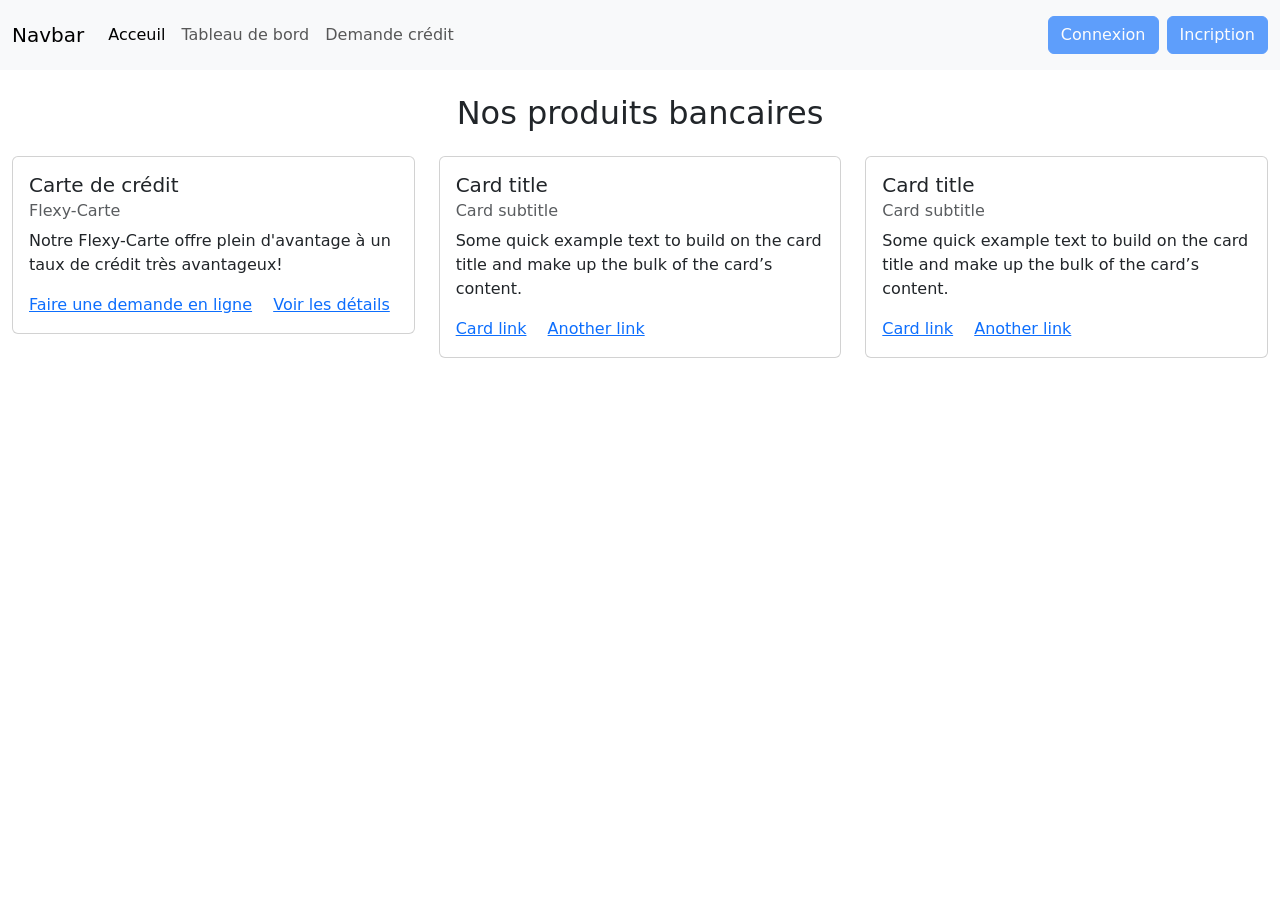
==== index.html @ c970118c "premierePageHtmlCss" ====
<!doctype html>
<html lang="en">
  <head>
    <meta charset="UTF-8" />
    <meta name="viewport" content="width=device-width, initial-scale=1.0" />
    <title>Document</title>
    <link
      href="https://cdn.jsdelivr.net/npm/bootstrap@5.3.8/dist/css/bootstrap.min.css"
      rel="stylesheet"
      integrity="sha384-sRIl4kxILFvY47J16cr9ZwB07vP4J8+LH7qKQnuqkuIAvNWLzeN8tE5YBujZqJLB"
      crossorigin="anonymous"
    />
    <script
      src="https://cdn.jsdelivr.net/npm/bootstrap@5.3.8/dist/js/bootstrap.bundle.min.js"
      integrity="sha384-FKyoEForCGlyvwx9Hj09JcYn3nv7wiPVlz7YYwJrWVcXK/BmnVDxM+D2scQbITxI"
      crossorigin="anonymous"
    ></script>
  </head>
  <body>
    <nav class="navbar navbar-expand-lg bg-body-tertiary">
      <div class="container-fluid">
        <a class="navbar-brand" href="#">Navbar</a>
        <button
          class="navbar-toggler"
          type="button"
          data-bs-toggle="collapse"
          data-bs-target="#navbarSupportedContent"
          aria-controls="navbarSupportedContent"
          aria-expanded="false"
          aria-label="Toggle navigation"
        >
          <span class="navbar-toggler-icon"></span>
        </button>
        <div class="collapse navbar-collapse" id="navbarSupportedContent">
          <ul class="navbar-nav me-auto mb-2 mb-lg-0">
            <li class="nav-item">
              <a class="nav-link active" aria-current="page" href="#"
                >Acceuil</a
              >
            </li>
            <li class="nav-item">
              <a class="nav-link" href="#">Tableau de bord</a>
            </li>
            <li class="nav-item">
              <a class="nav-link" href="#">Demande crédit</a>
            </li>
          </ul>
          <div class="m-2">
            <button type="button" class="btn btn-primary" disabled>
              Connexion
            </button>
          </div>
          <div>
            <button type="button" class="btn btn-primary" disabled>
              Incription
            </button>
          </div>
        </div>
      </div>
    </nav>

    <section id="produits" class="container-fluid">
      <h2 class="text-center m-4">Nos produits bancaires</h2>
      <div class="row ">
        <div class="col-12 col-md-4">
         <div class="card ">
          <div class="card-body">
            <h5 class="card-title">Carte de crédit</h5>
            <h6 class="card-subtitle mb-2 text-body-secondary">
              Flexy-Carte
            </h6>
            <p class="card-text">
              Notre Flexy-Carte offre plein d'avantage à un taux de crédit très avantageux!
            </p>
            <a href="#" class="card-link">Faire une demande en ligne</a>
            <a href="#" class="card-link">Voir les détails</a>
            </div>
          </div>
        </div>
         
        <div class=" col-12 col-md-4">
        <div class="card">
          <div class="card-body">
            <h5 class="card-title">Card title</h5>
            <h6 class="card-subtitle mb-2 text-body-secondary">
              Card subtitle
            </h6>
            <p class="card-text">
              Some quick example text to build on the card title and make up the
              bulk of the card’s content.
            </p>
            <a href="#" class="card-link">Card link</a>
            <a href="#" class="card-link">Another link</a>
          </div>
        </div>
        </div>
         
        <div class="col-12 col-md-4">
        <div class="card  ">
          <div class="card-body">
            <h5 class="card-title">Card title</h5>
            <h6 class="card-subtitle mb-2 text-body-secondary">
              Card subtitle
            </h6>
            <p class="card-text">
              Some quick example text to build on the card title and make up the
              bulk of the card’s content.
            </p>
            <a href="#" class="card-link">Card link</a>
            <a href="#" class="card-link">Another link</a>
          </div>
        </div>

      </div>
    </section>
  </body>
</html>
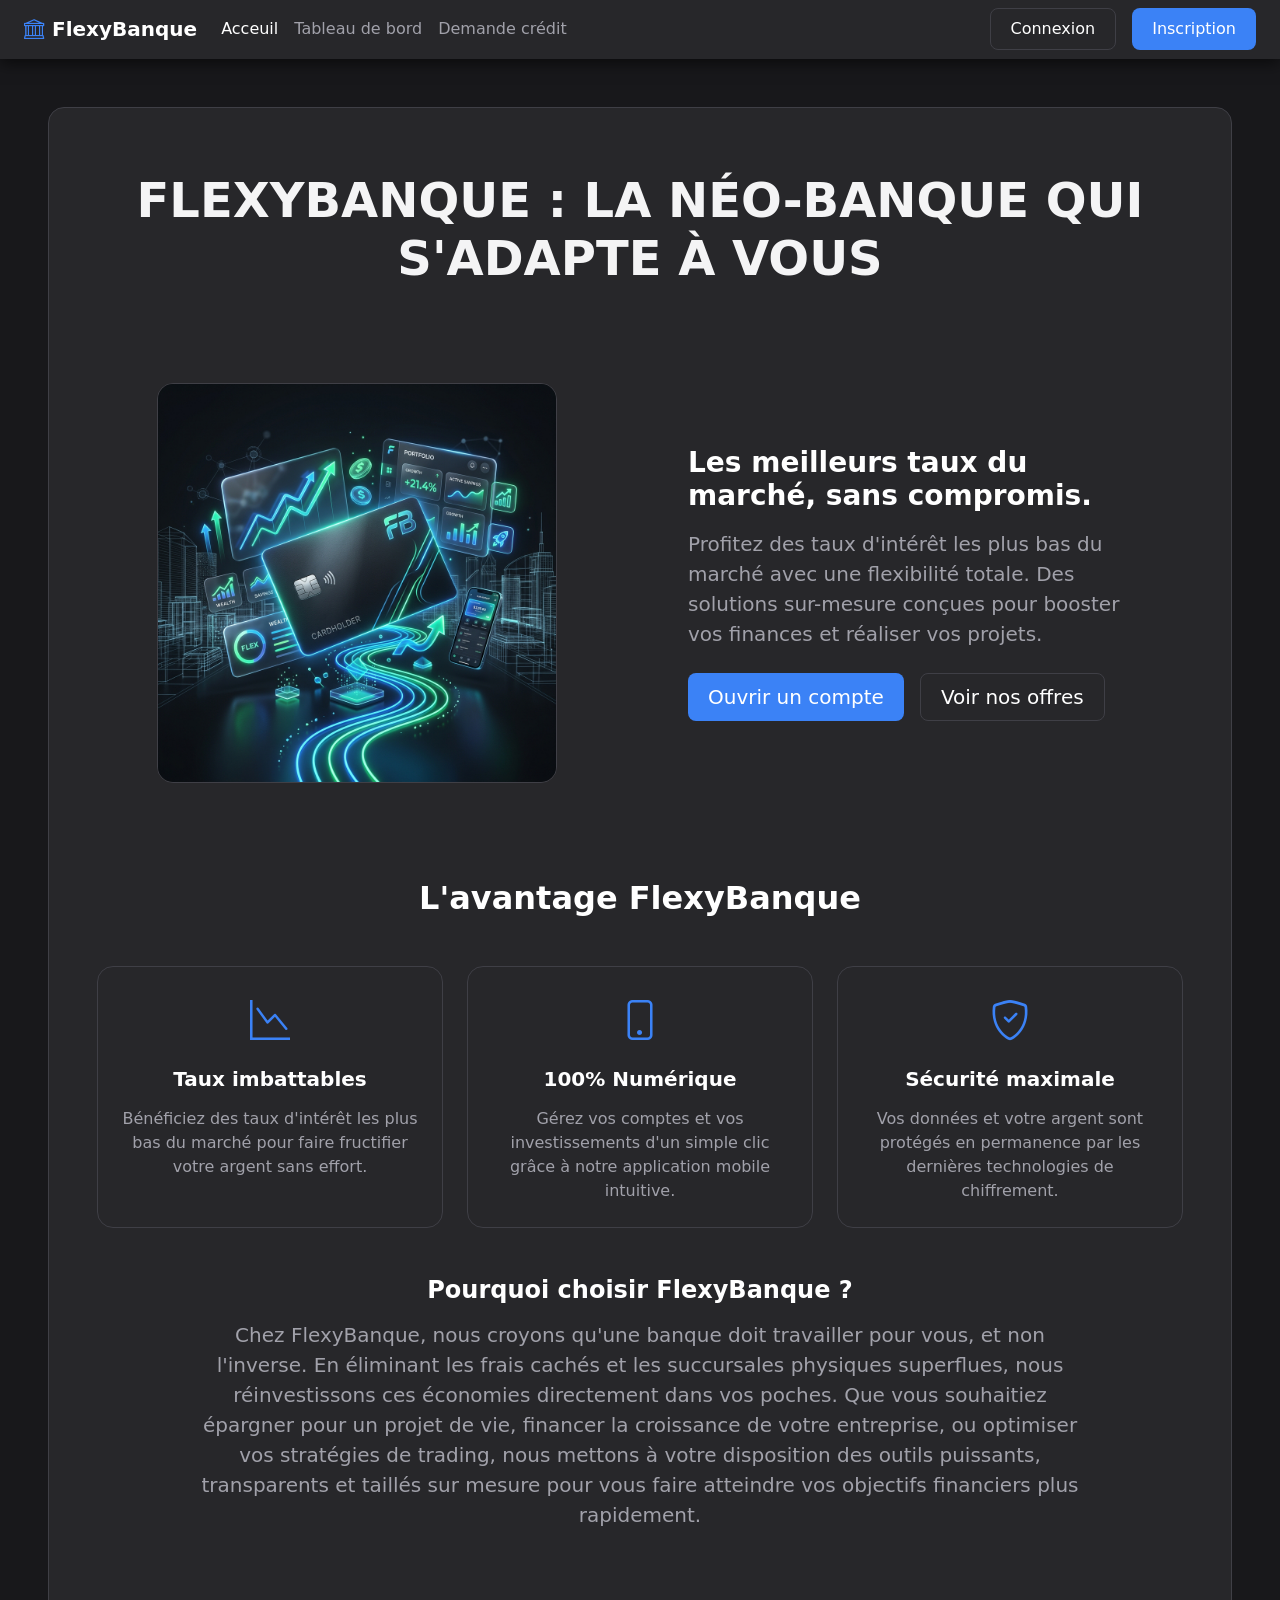
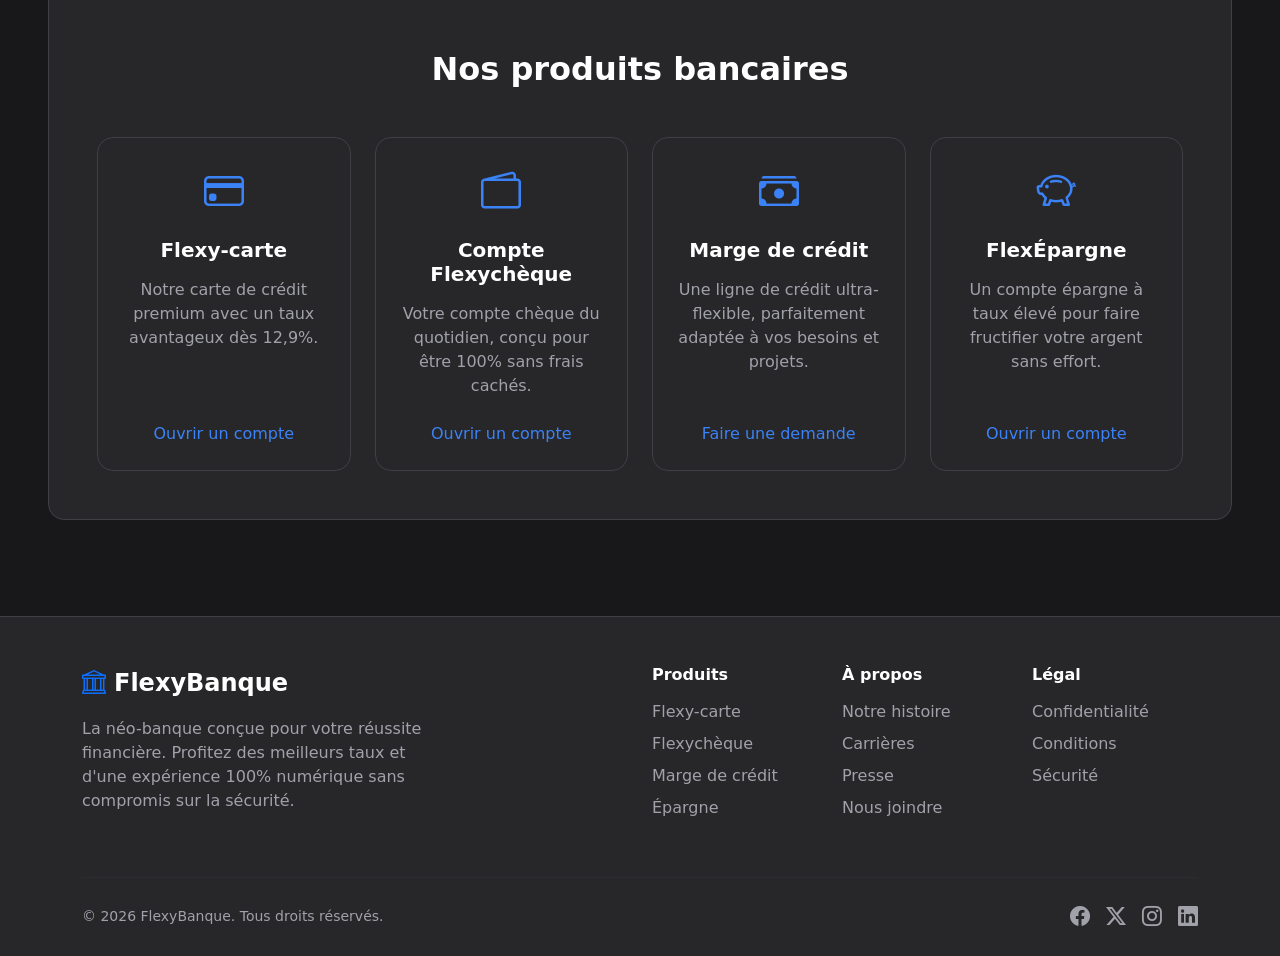
==== commit 0c2bc986: "Première ébauche de la page d'accueil Feat: Ajout du Hero, de la section l'avantage flexybanque, du " ====
--- a/index.html
+++ b/index.html
@@ -1,117 +1,230 @@
 <!doctype html>
-<html lang="en">
-  <head>
-    <meta charset="UTF-8" />
-    <meta name="viewport" content="width=device-width, initial-scale=1.0" />
-    <title>Document</title>
-    <link
-      href="https://cdn.jsdelivr.net/npm/bootstrap@5.3.8/dist/css/bootstrap.min.css"
-      rel="stylesheet"
-      integrity="sha384-sRIl4kxILFvY47J16cr9ZwB07vP4J8+LH7qKQnuqkuIAvNWLzeN8tE5YBujZqJLB"
-      crossorigin="anonymous"
-    />
-    <script
-      src="https://cdn.jsdelivr.net/npm/bootstrap@5.3.8/dist/js/bootstrap.bundle.min.js"
-      integrity="sha384-FKyoEForCGlyvwx9Hj09JcYn3nv7wiPVlz7YYwJrWVcXK/BmnVDxM+D2scQbITxI"
-      crossorigin="anonymous"
-    ></script>
-  </head>
-  <body>
-    <nav class="navbar navbar-expand-lg bg-body-tertiary">
-      <div class="container-fluid">
-        <a class="navbar-brand" href="#">Navbar</a>
-        <button
-          class="navbar-toggler"
-          type="button"
-          data-bs-toggle="collapse"
-          data-bs-target="#navbarSupportedContent"
-          aria-controls="navbarSupportedContent"
-          aria-expanded="false"
-          aria-label="Toggle navigation"
-        >
-          <span class="navbar-toggler-icon"></span>
-        </button>
-        <div class="collapse navbar-collapse" id="navbarSupportedContent">
-          <ul class="navbar-nav me-auto mb-2 mb-lg-0">
-            <li class="nav-item">
-              <a class="nav-link active" aria-current="page" href="#"
-                >Acceuil</a
-              >
-            </li>
-            <li class="nav-item">
-              <a class="nav-link" href="#">Tableau de bord</a>
-            </li>
-            <li class="nav-item">
-              <a class="nav-link" href="#">Demande crédit</a>
-            </li>
+<html lang="fr">
+
+<head>
+  <meta charset="UTF-8" />
+  <meta name="viewport" content="width=device-width, initial-scale=1.0" />
+  <title>FLEXYBANQUE</title>
+  <link href="https://cdn.jsdelivr.net/npm/bootstrap@5.3.8/dist/css/bootstrap.min.css" rel="stylesheet"
+    integrity="sha384-sRIl4kxILFvY47J16cr9ZwB07vP4J8+LH7qKQnuqkuIAvNWLzeN8tE5YBujZqJLB" crossorigin="anonymous" />
+  <link rel="stylesheet" href="https://cdn.jsdelivr.net/npm/bootstrap-icons@1.11.1/font/bootstrap-icons.css">
+  <link rel="stylesheet" href="style.css" />
+</head>
+
+<body>
+  <nav class="navbar navbar-expand-lg px-4 sticky-top"
+    style="background-color: var(--bg-card); border-bottom: 1px solid var(--border-color);" data-bs-theme="dark">
+    <div class="container-fluid p-0">
+      <a class="navbar-brand text-white d-flex align-items-center gap-2 fw-bold" href="#">
+        <i class="bi bi-bank" style="color: var(--primary-blue);"></i> FlexyBanque
+      </a>
+      <button class="navbar-toggler" type="button" data-bs-toggle="collapse" data-bs-target="#navbarSupportedContent"
+        aria-controls="navbarSupportedContent" aria-expanded="false" aria-label="Toggle navigation">
+        <span class="navbar-toggler-icon"></span>
+      </button>
+      <div class="collapse navbar-collapse" id="navbarSupportedContent">
+        <ul class="navbar-nav me-auto mb-2 mb-lg-0">
+          <li class="nav-item">
+            <a class="nav-link active text-white" aria-current="page" href="#">Acceuil</a>
+          </li>
+          <li class="nav-item">
+            <a class="nav-link text-muted-custom" href="#">Tableau de bord</a>
+          </li>
+          <li class="nav-item">
+            <a class="nav-link text-muted-custom" href="#">Demande crédit</a>
+          </li>
+        </ul>
+        <div class="d-flex gap-3">
+          <button type="button" class="btn btn-outline-custom">Connexion</button>
+          <button type="button" class="btn btn-primary-custom">Inscription</button>
+        </div>
+      </div>
+    </div>
+  </nav>
+
+  <div class="container-fluid px-4 px-lg-5 py-5">
+    <main class="card-custom p-4 p-md-5">
+      <div class="mb-5 mt-3 pb-4">
+        <h1 class="fw-bold mb-5 pb-3 pb-lg-5 text-center display-5 text-uppercase">FlexyBanque : La néo-banque qui s'adapte à vous</h1>
+
+        <div class="row align-items-center gx-lg-5 gy-5">
+          <div class="col-12 col-lg-6 text-center">
+            <img src="Images/hero-image.png" alt="Illustration Néo-banque FlexyBanque" class="img-fluid rounded-4"
+              style="border: 1px solid var(--border-color); aspect-ratio: 1 / 1; object-fit: cover; max-width: 400px; width: 100%;">
+          </div>
+
+          <div class="col-12 col-lg-6 px-lg-5">
+            <h3 class="fw-bold text-white mb-3">Les meilleurs taux du marché, sans compromis.</h3>
+            <p class="text-muted-custom fs-5 mb-4">
+              Profitez des taux d'intérêt les plus bas du marché avec une flexibilité totale. Des solutions sur-mesure
+              conçues pour booster vos finances et réaliser vos projets.
+            </p>
+            <div class="d-flex gap-3 flex-wrap justify-content-center justify-content-lg-start">
+              <button class="btn btn-primary-custom btn-lg">Ouvrir un compte</button>
+              <button class="btn btn-outline-custom btn-lg">Voir nos offres</button>
+            </div>
+          </div>
+        </div>
+      </div>
+      <div class="mt-5 pt-4 mb-5 pb-4">
+        <h2 class="fw-bold text-center text-white mb-5">L'avantage FlexyBanque</h2>
+        <div class="row g-4">
+          <div class="col-12 col-md-4">
+            <div class="card card-custom h-100 p-4 text-center">
+              <div class="card-body p-0">
+                <i class="bi bi-graph-down card-icon d-block mb-3" style="font-size: 2.5rem;"></i>
+                <h5 class="card-title text-white fw-bold mb-3">Taux imbattables</h5>
+                <p class="card-text text-muted-custom">Bénéficiez des taux d'intérêt les plus bas du marché pour faire
+                  fructifier votre argent sans effort.</p>
+              </div>
+            </div>
+          </div>
+          <div class="col-12 col-md-4">
+            <div class="card card-custom h-100 p-4 text-center">
+              <div class="card-body p-0">
+                <i class="bi bi-phone card-icon d-block mb-3" style="font-size: 2.5rem;"></i>
+                <h5 class="card-title text-white fw-bold mb-3">100% Numérique</h5>
+                <p class="card-text text-muted-custom">Gérez vos comptes et vos investissements d'un simple clic grâce à
+                  notre application mobile intuitive.</p>
+              </div>
+            </div>
+          </div>
+          <div class="col-12 col-md-4">
+            <div class="card card-custom h-100 p-4 text-center">
+              <div class="card-body p-0">
+                <i class="bi bi-shield-check card-icon d-block mb-3" style="font-size: 2.5rem;"></i>
+                <h5 class="card-title text-white fw-bold mb-3">Sécurité maximale</h5>
+                <p class="card-text text-muted-custom">Vos données et votre argent sont protégés en permanence par les
+                  dernières technologies de chiffrement.</p>
+              </div>
+            </div>
+          </div>
+        </div>
+
+        <div class="row justify-content-center mt-5">
+          <div class="col-12 col-lg-10 text-center">
+            <h4 class="fw-bold text-white mb-3">Pourquoi choisir FlexyBanque ?</h4>
+            <p class="text-muted-custom fs-5 mb-0">
+              Chez FlexyBanque, nous croyons qu'une banque doit travailler pour vous, et non l'inverse. En éliminant les
+              frais cachés et les succursales physiques superflues, nous réinvestissons ces économies directement dans
+              vos poches. Que vous souhaitiez épargner pour un projet de vie, financer la croissance de votre
+              entreprise, ou optimiser vos stratégies de trading, nous mettons à votre disposition des outils puissants,
+              transparents et taillés sur mesure pour vous faire atteindre vos objectifs financiers plus rapidement.
+            </p>
+          </div>
+        </div>
+      </div>
+      <h2 class="fw-bold text-white text-center mb-5 mt-5 pt-5">Nos produits bancaires</h2>
+      <div class="row g-4">
+        <div class="col-12 col-md-6 col-lg-3">
+          <div class="card card-custom h-100 p-4 text-center">
+            <div class="card-body p-0 d-flex flex-column">
+              <i class="bi bi-credit-card card-icon d-block mb-3" style="font-size: 2.5rem;"></i>
+              <h5 class="card-title text-white fw-bold mb-3">Flexy-carte</h5>
+              <p class="card-text text-muted-custom mb-4">Notre carte de crédit premium avec un taux avantageux dès
+                12,9%.</p>
+              <a href="#" class="link-custom mt-auto">Ouvrir un compte</a>
+            </div>
+          </div>
+        </div>
+        <div class="col-12 col-md-6 col-lg-3">
+          <div class="card card-custom h-100 p-4 text-center">
+            <div class="card-body p-0 d-flex flex-column">
+              <i class="bi bi-wallet2 card-icon d-block mb-3" style="font-size: 2.5rem;"></i>
+              <h5 class="card-title text-white fw-bold mb-3">Compte Flexychèque</h5>
+              <p class="card-text text-muted-custom mb-4">Votre compte chèque du quotidien, conçu pour être 100% sans
+                frais cachés.</p>
+              <a href="#" class="link-custom mt-auto">Ouvrir un compte</a>
+            </div>
+          </div>
+        </div>
+        <div class="col-12 col-md-6 col-lg-3">
+          <div class="card card-custom h-100 p-4 text-center">
+            <div class="card-body p-0 d-flex flex-column">
+              <i class="bi bi-cash-stack card-icon d-block mb-3" style="font-size: 2.5rem;"></i>
+              <h5 class="card-title text-white fw-bold mb-3">Marge de crédit</h5>
+              <p class="card-text text-muted-custom mb-4">Une ligne de crédit ultra-flexible, parfaitement adaptée à vos
+                besoins et projets.</p>
+              <a href="#" class="link-custom mt-auto">Faire une demande</a>
+            </div>
+          </div>
+        </div>
+        <div class="col-12 col-md-6 col-lg-3">
+          <div class="card card-custom h-100 p-4 text-center">
+            <div class="card-body p-0 d-flex flex-column">
+              <i class="bi bi-piggy-bank card-icon d-block mb-3" style="font-size: 2.5rem;"></i>
+              <h5 class="card-title text-white fw-bold mb-3">FlexÉpargne</h5>
+              <p class="card-text text-muted-custom mb-4">Un compte épargne à taux élevé pour faire fructifier votre
+                argent sans effort.</p>
+              <a href="#" class="link-custom mt-auto">Ouvrir un compte</a>
+            </div>
+          </div>
+        </div>
+      </div>
+    </main>
+  </div>
+  <footer class="mt-5 pt-5 pb-4" style="background-color: var(--bg-card); border-top: 1px solid var(--border-color);">
+    <div class="container">
+      <div class="row gy-4">
+        <div class="col-12 col-lg-4">
+          <a class="navbar-brand text-white fw-bold fs-4 d-flex align-items-center mb-3" href="#"
+            style="text-decoration: none;">
+            <i class="bi bi-bank text-primary me-2"></i> FlexyBanque
+          </a>
+          <p class="text-muted-custom">
+            La néo-banque conçue pour votre réussite financière. Profitez des meilleurs taux et d'une expérience 100%
+            numérique sans compromis sur la sécurité.
+          </p>
+        </div>
+
+        <div class="col-6 col-lg-2 offset-lg-2">
+          <h6 class="text-white fw-bold mb-3">Produits</h6>
+          <ul class="list-unstyled mb-0">
+            <li class="mb-2"><a href="#" class="text-muted-custom text-decoration-none">Flexy-carte</a></li>
+            <li class="mb-2"><a href="#" class="text-muted-custom text-decoration-none">Flexychèque</a></li>
+            <li class="mb-2"><a href="#" class="text-muted-custom text-decoration-none">Marge de crédit</a></li>
+            <li class="mb-2"><a href="#" class="text-muted-custom text-decoration-none">Épargne</a></li>
           </ul>
-          <div class="m-2">
-            <button type="button" class="btn btn-primary" disabled>
-              Connexion
-            </button>
-          </div>
-          <div>
-            <button type="button" class="btn btn-primary" disabled>
-              Incription
-            </button>
-          </div>
-        </div>
-      </div>
-    </nav>
-
-    <section id="produits" class="container-fluid">
-      <h2 class="text-center m-4">Nos produits bancaires</h2>
-      <div class="row ">
-        <div class="col-12 col-md-4">
-         <div class="card ">
-          <div class="card-body">
-            <h5 class="card-title">Carte de crédit</h5>
-            <h6 class="card-subtitle mb-2 text-body-secondary">
-              Flexy-Carte
-            </h6>
-            <p class="card-text">
-              Notre Flexy-Carte offre plein d'avantage à un taux de crédit très avantageux!
-            </p>
-            <a href="#" class="card-link">Faire une demande en ligne</a>
-            <a href="#" class="card-link">Voir les détails</a>
-            </div>
-          </div>
-        </div>
-         
-        <div class=" col-12 col-md-4">
-        <div class="card">
-          <div class="card-body">
-            <h5 class="card-title">Card title</h5>
-            <h6 class="card-subtitle mb-2 text-body-secondary">
-              Card subtitle
-            </h6>
-            <p class="card-text">
-              Some quick example text to build on the card title and make up the
-              bulk of the card’s content.
-            </p>
-            <a href="#" class="card-link">Card link</a>
-            <a href="#" class="card-link">Another link</a>
-          </div>
-        </div>
-        </div>
-         
-        <div class="col-12 col-md-4">
-        <div class="card  ">
-          <div class="card-body">
-            <h5 class="card-title">Card title</h5>
-            <h6 class="card-subtitle mb-2 text-body-secondary">
-              Card subtitle
-            </h6>
-            <p class="card-text">
-              Some quick example text to build on the card title and make up the
-              bulk of the card’s content.
-            </p>
-            <a href="#" class="card-link">Card link</a>
-            <a href="#" class="card-link">Another link</a>
-          </div>
-        </div>
-
-      </div>
-    </section>
-  </body>
-</html>
+        </div>
+
+        <div class="col-6 col-lg-2">
+          <h6 class="text-white fw-bold mb-3">À propos</h6>
+          <ul class="list-unstyled mb-0">
+            <li class="mb-2"><a href="#" class="text-muted-custom text-decoration-none">Notre histoire</a></li>
+            <li class="mb-2"><a href="#" class="text-muted-custom text-decoration-none">Carrières</a></li>
+            <li class="mb-2"><a href="#" class="text-muted-custom text-decoration-none">Presse</a></li>
+            <li class="mb-2"><a href="#" class="text-muted-custom text-decoration-none">Nous joindre</a></li>
+          </ul>
+        </div>
+
+        <div class="col-12 col-lg-2">
+          <h6 class="text-white fw-bold mb-3">Légal</h6>
+          <ul class="list-unstyled mb-0">
+            <li class="mb-2"><a href="#" class="text-muted-custom text-decoration-none">Confidentialité</a></li>
+            <li class="mb-2"><a href="#" class="text-muted-custom text-decoration-none">Conditions</a></li>
+            <li class="mb-2"><a href="#" class="text-muted-custom text-decoration-none">Sécurité</a></li>
+          </ul>
+        </div>
+      </div>
+
+      <hr style="border-color: var(--border-color); margin-top: 3rem; margin-bottom: 1.5rem;">
+      <div class="d-flex flex-column flex-md-row justify-content-between align-items-center">
+        <p class="text-muted-custom mb-3 mb-md-0 small">
+          &copy; 2026 FlexyBanque. Tous droits réservés.
+        </p>
+        <div class="d-flex gap-3">
+          <a href="#" class="text-muted-custom text-decoration-none fs-5"><i class="bi bi-facebook"></i></a>
+          <a href="#" class="text-muted-custom text-decoration-none fs-5"><i class="bi bi-twitter-x"></i></a>
+          <a href="#" class="text-muted-custom text-decoration-none fs-5"><i class="bi bi-instagram"></i></a>
+          <a href="#" class="text-muted-custom text-decoration-none fs-5"><i class="bi bi-linkedin"></i></a>
+        </div>
+      </div>
+    </div>
+  </footer>
+  <script src="https://cdn.jsdelivr.net/npm/bootstrap@5.3.8/dist/js/bootstrap.bundle.min.js"
+    integrity="sha384-FKyoEForCGlyvwx9Hj09JcYn3nv7wiPVlz7YYwJrWVcXK/BmnVDxM+D2scQbITxI"
+    crossorigin="anonymous"></script>
+  <script src="https://code.jquery.com/jquery-3.7.1.min.js"></script>
+</body>
+
+</html>
--- a/style.css
+++ b/style.css
@@ -0,0 +1,117 @@
+:root {
+  --bg-page: #18181b;
+  --bg-card: #27272a;
+  --border-color: #3f3f46;
+  --text-main: #f4f4f5;
+  --text-muted: #a1a1aa;
+  --primary-blue: #3b82f6;
+  --primary-blue-hover: #2563eb;
+  --success-green: #22c55e;
+  --success-bg: rgba(34, 197, 94, 0.15);
+}
+
+body {
+  background-color: var(--bg-page);
+  color: var(--text-main);
+  font-family: system-ui, -apple-system, "Segoe UI", Roboto, "Helvetica Neue", Arial, sans-serif;
+}
+
+/* =========================================
+   Classes CSS Réutilisables (Design System)
+   ========================================= */
+
+/* Conteneurs et Cartes */
+.card-custom {
+  background-color: var(--bg-card);
+  border: 1px solid var(--border-color);
+  border-radius: 1rem;
+}
+
+/* Typographie */
+.text-muted-custom {
+  color: var(--text-muted) !important;
+}
+
+.link-custom {
+  color: var(--primary-blue);
+  text-decoration: none;
+  font-weight: 500;
+}
+
+.link-custom:hover {
+  text-decoration: underline;
+  color: var(--primary-blue-hover);
+}
+
+/* Boutons */
+.btn-primary-custom {
+  background-color: var(--primary-blue);
+  color: white;
+  border: none;
+  font-weight: 500;
+  padding: 0.5rem 1.25rem;
+  border-radius: 0.5rem;
+  transition: all 0.2s ease-in-out;
+}
+
+.btn-primary-custom:hover {
+  background-color: var(--primary-blue-hover);
+  color: white;
+}
+
+.btn-outline-custom {
+  background-color: transparent;
+  color: white;
+  border: 1px solid var(--border-color);
+  font-weight: 500;
+  padding: 0.5rem 1.25rem;
+  border-radius: 0.5rem;
+  transition: all 0.2s ease-in-out;
+}
+
+.btn-outline-custom:hover {
+  background-color: var(--border-color);
+  color: white;
+}
+
+/* Formulaires */
+.input-custom {
+  background-color: transparent;
+  border: 1px solid var(--border-color);
+  color: var(--text-main);
+  border-radius: 0.5rem;
+  padding: 0.5rem 1rem;
+}
+
+.input-custom:focus {
+  background-color: transparent;
+  border-color: var(--primary-blue);
+  color: var(--text-main);
+  box-shadow: none;
+  outline: none;
+}
+
+.input-custom::placeholder {
+  color: var(--text-muted);
+}
+
+/* Badges & Icônes */
+.badge-secure {
+  background-color: var(--success-bg);
+  color: var(--success-green);
+  border: 1px solid var(--success-green);
+  font-weight: 500;
+  padding: 0.5em 1em;
+}
+
+.card-icon {
+  color: var(--primary-blue);
+  font-size: 1.5rem;
+  margin-bottom: 0.5rem;
+}
+
+/* Navbar Shadow */
+.navbar {
+  box-shadow: 0 4px 15px rgba(0, 0, 0, 0.6);
+  border-bottom-color: transparent !important;
+}
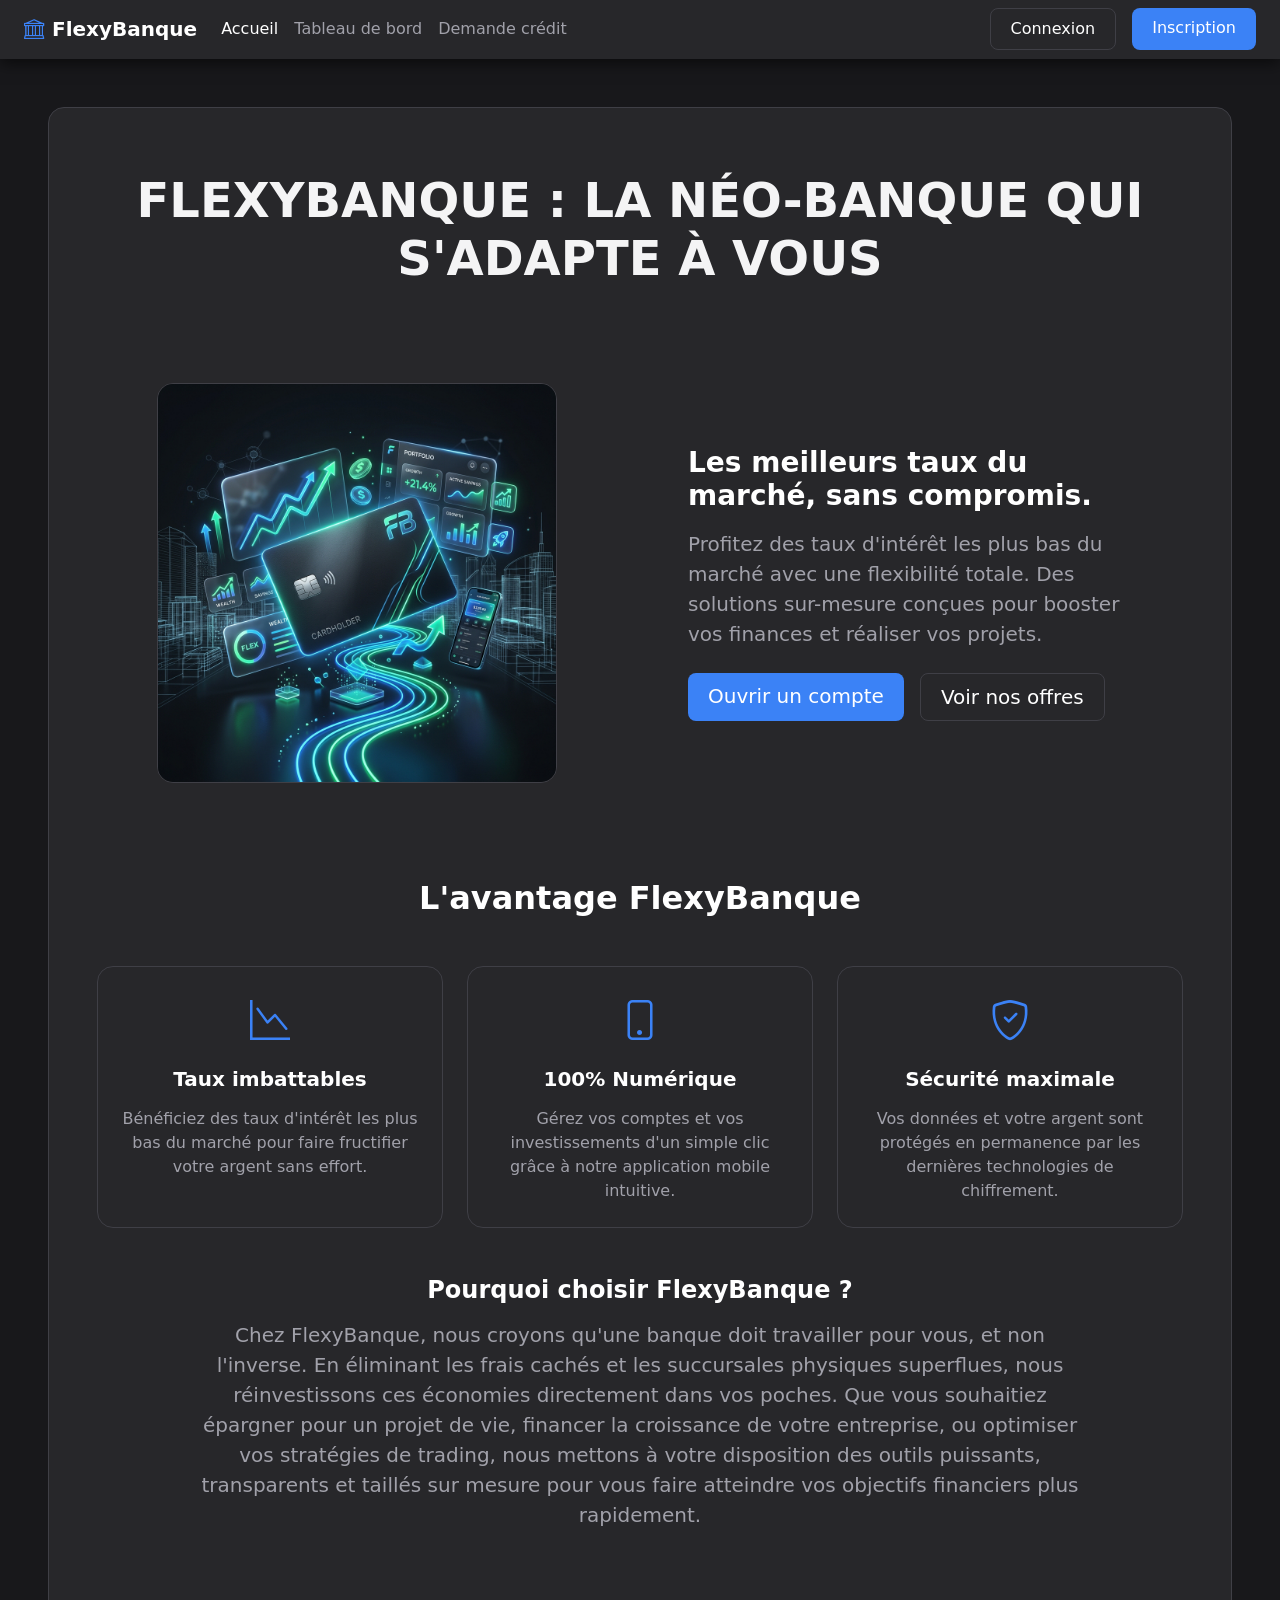
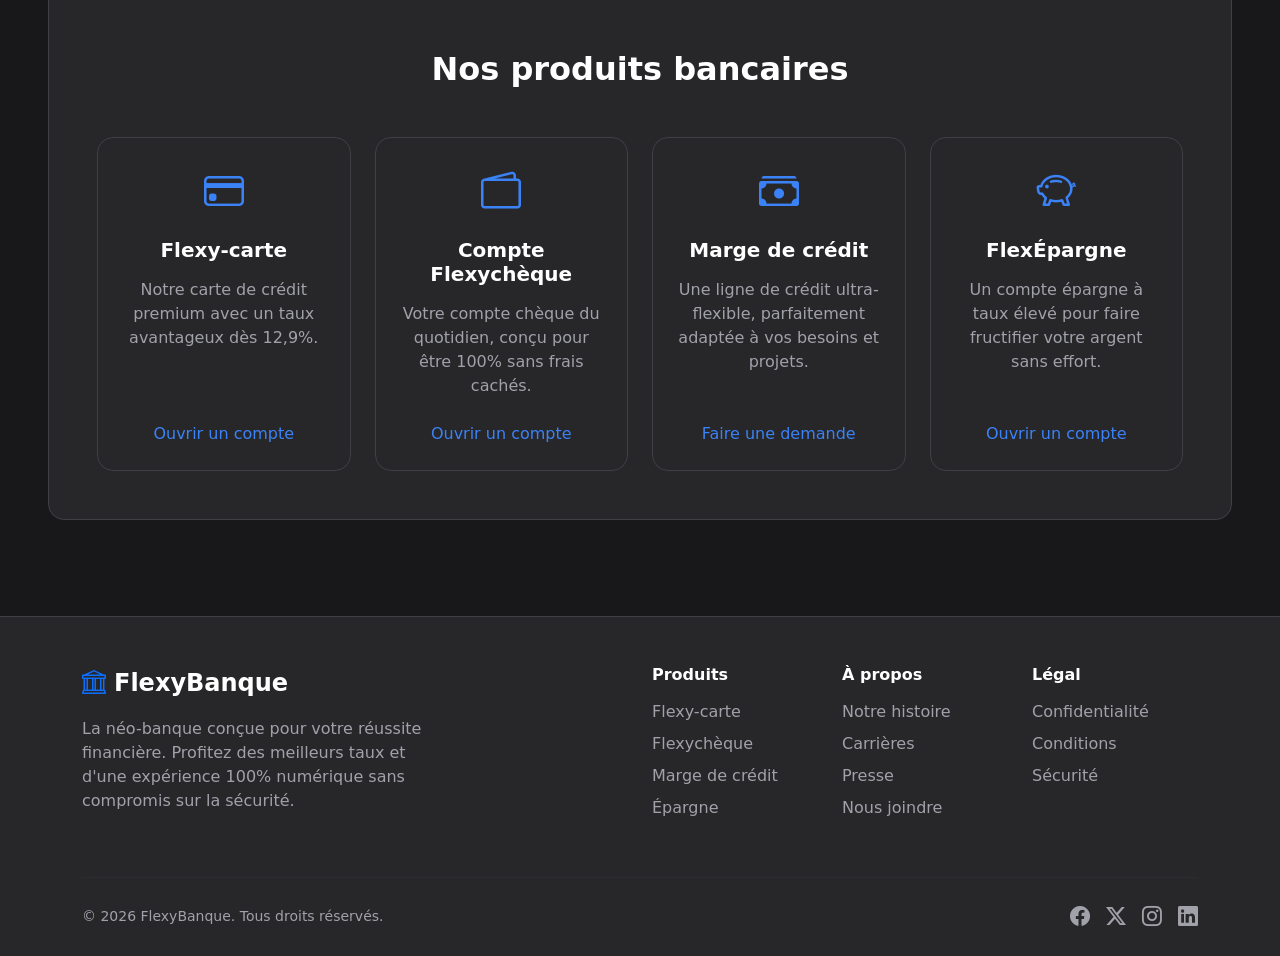
==== commit 08fc7d1f: "Modifications du 2026-08-02 Feat: Création des pages supplémentaires pour compléter le site. Feat: C" ====
--- a/index.html
+++ b/index.html
@@ -4,7 +4,7 @@
 <head>
   <meta charset="UTF-8" />
   <meta name="viewport" content="width=device-width, initial-scale=1.0" />
-  <title>FLEXYBANQUE</title>
+  <title>Accueil: FlexyBanque</title>
   <link href="https://cdn.jsdelivr.net/npm/bootstrap@5.3.8/dist/css/bootstrap.min.css" rel="stylesheet"
     integrity="sha384-sRIl4kxILFvY47J16cr9ZwB07vP4J8+LH7qKQnuqkuIAvNWLzeN8tE5YBujZqJLB" crossorigin="anonymous" />
   <link rel="stylesheet" href="https://cdn.jsdelivr.net/npm/bootstrap-icons@1.11.1/font/bootstrap-icons.css">
@@ -25,18 +25,18 @@
       <div class="collapse navbar-collapse" id="navbarSupportedContent">
         <ul class="navbar-nav me-auto mb-2 mb-lg-0">
           <li class="nav-item">
-            <a class="nav-link active text-white" aria-current="page" href="#">Acceuil</a>
+            <a class="nav-link active text-white" aria-current="page" href="index.html">Accueil</a>
           </li>
           <li class="nav-item">
-            <a class="nav-link text-muted-custom" href="#">Tableau de bord</a>
+            <a class="nav-link text-muted-custom" href="tableau-de-bord.html">Tableau de bord</a>
           </li>
           <li class="nav-item">
-            <a class="nav-link text-muted-custom" href="#">Demande crédit</a>
+            <a class="nav-link text-muted-custom" href="demande-credit.html">Demande crédit</a>
           </li>
         </ul>
         <div class="d-flex gap-3">
-          <button type="button" class="btn btn-outline-custom">Connexion</button>
-          <button type="button" class="btn btn-primary-custom">Inscription</button>
+          <a href="connexion.html" class="btn btn-outline-custom">Connexion</a>
+          <a href="inscription.html" class="btn btn-primary-custom">Inscription</a>
         </div>
       </div>
     </div>
@@ -60,8 +60,8 @@
               conçues pour booster vos finances et réaliser vos projets.
             </p>
             <div class="d-flex gap-3 flex-wrap justify-content-center justify-content-lg-start">
-              <button class="btn btn-primary-custom btn-lg">Ouvrir un compte</button>
-              <button class="btn btn-outline-custom btn-lg">Voir nos offres</button>
+              <a href="inscription.html" class="btn btn-primary-custom btn-lg">Ouvrir un compte</a>
+              <a href="#produits-bancaires" class="btn btn-outline-custom btn-lg">Voir nos offres</a>
             </div>
           </div>
         </div>
@@ -114,7 +114,7 @@
           </div>
         </div>
       </div>
-      <h2 class="fw-bold text-white text-center mb-5 mt-5 pt-5">Nos produits bancaires</h2>
+      <h2 id="produits-bancaires" class="fw-bold text-white text-center mb-5 mt-5 pt-5">Nos produits bancaires</h2>
       <div class="row g-4">
         <div class="col-12 col-md-6 col-lg-3">
           <div class="card card-custom h-100 p-4 text-center">
@@ -123,7 +123,7 @@
               <h5 class="card-title text-white fw-bold mb-3">Flexy-carte</h5>
               <p class="card-text text-muted-custom mb-4">Notre carte de crédit premium avec un taux avantageux dès
                 12,9%.</p>
-              <a href="#" class="link-custom mt-auto">Ouvrir un compte</a>
+              <a href="inscription.html" class="link-custom mt-auto">Ouvrir un compte</a>
             </div>
           </div>
         </div>
@@ -134,7 +134,7 @@
               <h5 class="card-title text-white fw-bold mb-3">Compte Flexychèque</h5>
               <p class="card-text text-muted-custom mb-4">Votre compte chèque du quotidien, conçu pour être 100% sans
                 frais cachés.</p>
-              <a href="#" class="link-custom mt-auto">Ouvrir un compte</a>
+              <a href="inscription.html" class="link-custom mt-auto">Ouvrir un compte</a>
             </div>
           </div>
         </div>
@@ -145,7 +145,7 @@
               <h5 class="card-title text-white fw-bold mb-3">Marge de crédit</h5>
               <p class="card-text text-muted-custom mb-4">Une ligne de crédit ultra-flexible, parfaitement adaptée à vos
                 besoins et projets.</p>
-              <a href="#" class="link-custom mt-auto">Faire une demande</a>
+              <a href="demande-credit.html" class="link-custom mt-auto">Faire une demande</a>
             </div>
           </div>
         </div>
@@ -156,7 +156,7 @@
               <h5 class="card-title text-white fw-bold mb-3">FlexÉpargne</h5>
               <p class="card-text text-muted-custom mb-4">Un compte épargne à taux élevé pour faire fructifier votre
                 argent sans effort.</p>
-              <a href="#" class="link-custom mt-auto">Ouvrir un compte</a>
+              <a href="inscription.html" class="link-custom mt-auto">Ouvrir un compte</a>
             </div>
           </div>
         </div>
